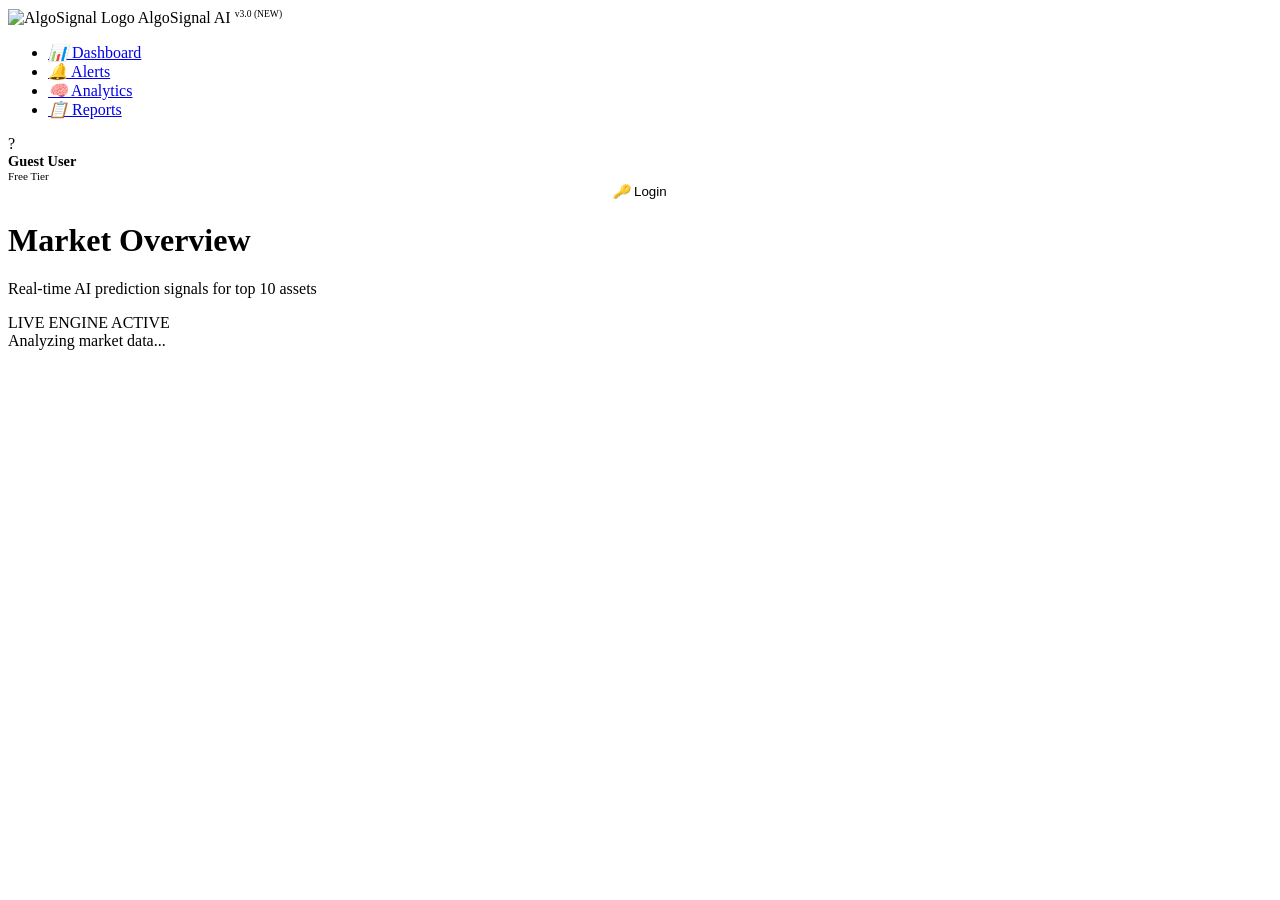
==== static/index.html @ a075784a "Updated full project" ====
<!DOCTYPE html>
<html lang="en">
<head>
    <meta charset="UTF-8">
    <meta name="viewport" content="width=device-width, initial-scale=1.0">
    <title>AlgoSignal AI | Advanced Predictive Intelligence</title>
    <link rel="stylesheet" href="css/style.css">
    <link rel="preconnect" href="https://fonts.googleapis.com">
    <link rel="preconnect" href="https://fonts.gstatic.com" crossorigin>
    <link href="https://fonts.googleapis.com/css2?family=Inter:wght@400;600;700;800;900&display=swap" rel="stylesheet">
</head>
<body>
    <div class="layout">
        <aside class="sidebar">
            <div class="logo">
                <img src="logo.png" alt="AlgoSignal Logo">
                <span>AlgoSignal AI <small style="font-size: 0.6rem; color: var(--accent-color); vertical-align: super;">v3.0 (NEW)</small></span>
            </div>
            <ul class="nav-links">
                <li class="nav-item">
                    <a href="index.html" class="nav-link active">
                        <i>📊</i> Dashboard
                    </a>
                </li>
                <li class="nav-item">
                    <a href="alerts.html" class="nav-link">
                        <i>🔔</i> Alerts
                    </a>
                </li>
                <li class="nav-item">
                    <a href="tabular.html" class="nav-link">
                        <i>🧠</i> Analytics
                    </a>
                </li>
                <li class="nav-item">
                    <a href="report.html" class="nav-link">
                        <i>📋</i> Reports
                    </a>
                </li>
            </ul>

            <div id="userProfile" class="user-sidebar-bottom">
                <div class="user-info">
                    <div class="avatar" id="userInitial">?</div>
                    <div>
                        <div id="userName" style="font-weight: 700; font-size: 0.9rem;">Guest User</div>
                        <div style="font-size: 0.7rem; color: var(--text-secondary);">Free Tier</div>
                    </div>
                </div>
                <button onclick="handleAuthAction()" id="authBtn" class="nav-link" style="width: 100%; border: none; background: none; cursor: pointer;">
                    <i>🔑</i> Login
                </button>
            </div>
        </aside>

        <main class="main-content">
            <header class="header">
                <div>
                    <h1>Market Overview</h1>
                    <p style="color: var(--text-secondary);">Real-time AI prediction signals for top 10 assets</p>
                </div>
                <div class="live-badge" id="refreshTimes">
                    <span class="pulse-dot"></span>
                    LIVE ENGINE ACTIVE
                </div>
            </header>

            <div class="stock-grid" id="stocksGrid">
                <!-- Stock cards will be injected here by JS -->
                <div class="loading">Analyzing market data...</div>
            </div>
        </main>
    </div>

    <script src="js/app.js?v=3"></script>
</body>
</html>
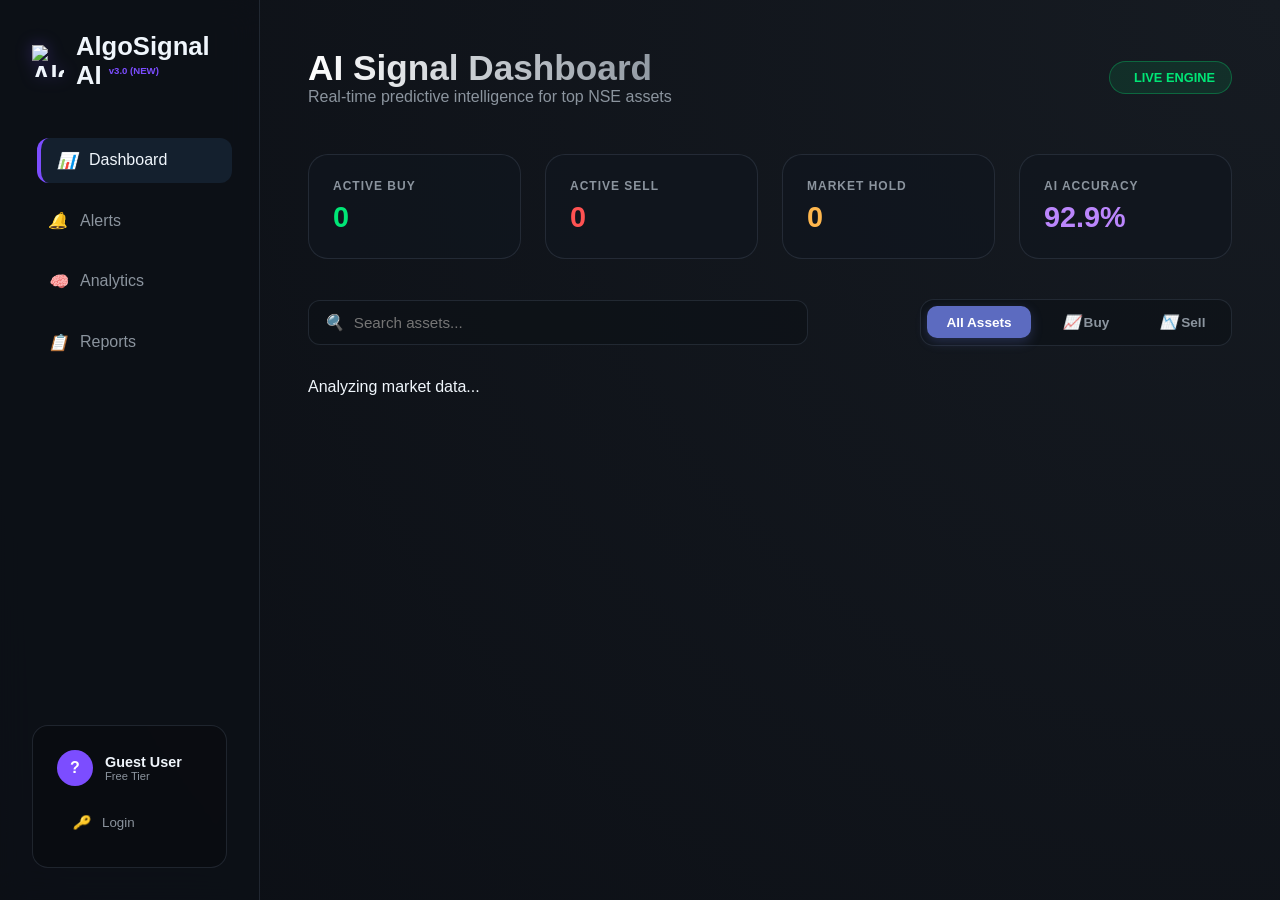
==== commit 1a23e52a: "final commit" ====
--- a/static/index.html
+++ b/static/index.html
@@ -56,14 +56,45 @@
         <main class="main-content">
             <header class="header">
                 <div>
-                    <h1>Market Overview</h1>
-                    <p style="color: var(--text-secondary);">Real-time AI prediction signals for top 10 assets</p>
+                    <h1>AI Signal Dashboard</h1>
+                    <p style="color: var(--text-secondary);">Real-time predictive intelligence for top NSE assets</p>
                 </div>
                 <div class="live-badge" id="refreshTimes">
                     <span class="pulse-dot"></span>
-                    LIVE ENGINE ACTIVE
+                    LIVE ENGINE
                 </div>
             </header>
+
+            <div class="stats-summary" id="statsSummary">
+                <div class="stat-card">
+                    <span class="stat-label">Active Buy</span>
+                    <div class="stat-val" style="color: var(--success-color);"><span id="buyCount">0</span></div>
+                </div>
+                <div class="stat-card">
+                    <span class="stat-label">Active Sell</span>
+                    <div class="stat-val" style="color: var(--danger-color);"><span id="sellCount">0</span></div>
+                </div>
+                <div class="stat-card">
+                    <span class="stat-label">Market Hold</span>
+                    <div class="stat-val" style="color: var(--color-hold);"><span id="holdCount">0</span></div>
+                </div>
+                <div class="stat-card">
+                    <span class="stat-label">AI Accuracy</span>
+                    <div class="stat-val" style="color: #bb86fc;"><span id="aiAccuracy">92.9%</span></div>
+                </div>
+            </div>
+
+            <div class="controls-row">
+                <div class="search-container">
+                    <i>🔍</i>
+                    <input type="text" id="assetSearch" placeholder="Search assets..." onkeyup="filterAssets()">
+                </div>
+                <div class="filter-group">
+                    <button class="filter-btn active" onclick="setFilter('all', this)">All Assets</button>
+                    <button class="filter-btn" onclick="setFilter('buy', this)"><i>📈</i> Buy</button>
+                    <button class="filter-btn" onclick="setFilter('sell', this)"><i>📉</i> Sell</button>
+                </div>
+            </div>
 
             <div class="stock-grid" id="stocksGrid">
                 <!-- Stock cards will be injected here by JS -->
--- a/static/css/style.css
+++ b/static/css/style.css
@@ -0,0 +1,415 @@
+:root {
+    --bg-color: #05070a;
+    --card-bg: rgba(17, 22, 31, 0.7);
+    --border-color: rgba(66, 75, 90, 0.4);
+    --accent-color: #7c4dff; /* Modern Purple */
+    --accent-glow: rgba(124, 77, 255, 0.3);
+    --success-color: #00e676;
+    --danger-color: #ff5252;
+    --text-primary: #f0f6fc;
+    --text-secondary: #8b949e;
+    --glass-blur: blur(16px);
+    --sidebar-bg: #0d1117;
+    --color-buy: #00e676;
+    --color-sell: #ff5252;
+    --color-hold: #ffb74d;
+    --card-gradient: linear-gradient(145deg, rgba(23, 28, 40, 0.8), rgba(10, 14, 22, 0.9));
+}
+
+* {
+    margin: 0;
+    padding: 0;
+    box-sizing: border-box;
+    font-family: 'Inter', -apple-system, BlinkMacSystemFont, "Segoe UI", Roboto, sans-serif;
+}
+
+body {
+    background: radial-gradient(circle at top right, #161b22, #0b0e14);
+    color: var(--text-primary);
+    min-height: 100vh;
+    overflow-x: hidden;
+}
+
+.layout {
+    display: flex;
+    min-height: 100vh;
+}
+
+/* Sidebar */
+.sidebar {
+    width: 260px;
+    background: rgba(13, 17, 23, 0.8);
+    backdrop-filter: var(--glass-blur);
+    border-right: 1px solid var(--border-color);
+    padding: 2rem;
+    display: flex;
+    flex-direction: column;
+    position: fixed;
+    height: 100vh;
+    z-index: 100;
+}
+
+.logo {
+    display: flex;
+    align-items: center;
+    gap: 12px;
+    font-size: 1.6rem;
+    font-weight: 900;
+    margin-bottom: 3rem;
+    color: var(--text-primary);
+}
+
+.logo img {
+    width: 32px;
+    height: 32px;
+    filter: drop-shadow(0 0 8px var(--accent-glow));
+}
+
+.nav-links {
+    list-style: none;
+}
+
+.nav-item {
+    margin-bottom: 1rem;
+}
+
+.nav-link {
+    display: flex;
+    align-items: center;
+    gap: 12px;
+    color: var(--text-secondary);
+    text-decoration: none;
+    padding: 0.8rem 1rem;
+    border-radius: 12px;
+    transition: all 0.3s cubic-bezier(0.4, 0, 0.2, 1);
+}
+
+.nav-link:hover, .nav-link.active {
+    background: rgba(88, 166, 255, 0.1);
+    color: var(--text-primary);
+    transform: translateX(5px);
+}
+
+.nav-link.active {
+    border-left: 4px solid var(--accent-color);
+}
+
+/* Main Content */
+.main-content {
+    flex: 1;
+    margin-left: 260px;
+    padding: 3rem;
+}
+
+.header {
+    display: flex;
+    justify-content: space-between;
+    align-items: center;
+    margin-bottom: 3rem;
+}
+
+.header h1 {
+    font-size: 2.2rem;
+    font-weight: 800;
+    background: linear-gradient(90deg, #fff, #8b949e);
+    -webkit-background-clip: text;
+    -webkit-text-fill-color: transparent;
+    background-clip: text;
+}
+
+.live-badge {
+    background: rgba(0, 230, 118, 0.1);
+    color: var(--success-color);
+    padding: 0.5rem 1rem;
+    border-radius: 99px;
+    font-size: 0.8rem;
+    font-weight: 600;
+    border: 1px solid rgba(0, 230, 118, 0.3);
+    display: flex;
+    align-items: center;
+    gap: 8px;
+    animation: pulse 2s infinite;
+}
+
+@keyframes pulse {
+    0% { opacity: 0.6; }
+    50% { opacity: 1; }
+    100% { opacity: 0.6; }
+}
+
+/* Stats Summary Bar */
+.stats-summary {
+    display: grid;
+    grid-template-columns: repeat(auto-fit, minmax(200px, 1fr));
+    gap: 1.5rem;
+    margin-bottom: 2.5rem;
+}
+
+.stat-card {
+    background: var(--card-bg);
+    border: 1px solid var(--border-color);
+    border-radius: 20px;
+    padding: 1.5rem;
+    display: flex;
+    flex-direction: column;
+    gap: 0.5rem;
+    transition: transform 0.3s ease;
+}
+
+.stat-card:hover { transform: translateY(-5px); border-color: var(--accent-color); }
+
+.stat-card .stat-label { font-size: 0.75rem; color: var(--text-secondary); text-transform: uppercase; letter-spacing: 1px; font-weight: 700; }
+.stat-card .stat-val { font-size: 1.8rem; font-weight: 800; display: flex; align-items: center; gap: 10px; }
+
+/* Search & Filters */
+.controls-row {
+    display: flex;
+    justify-content: space-between;
+    align-items: center;
+    margin-bottom: 2rem;
+    gap: 2rem;
+}
+
+.search-container {
+    flex: 1;
+    position: relative;
+    max-width: 500px;
+}
+
+.search-container input {
+    width: 100%;
+    background: rgba(13, 17, 23, 0.6);
+    border: 1px solid var(--border-color);
+    padding: 0.8rem 1rem 0.8rem 2.8rem;
+    border-radius: 12px;
+    color: white;
+    font-size: 0.95rem;
+    outline: none;
+    transition: all 0.3s;
+}
+
+.search-container input:focus { border-color: var(--accent-color); background: rgba(13, 17, 23, 0.9); box-shadow: 0 0 15px var(--accent-glow); }
+.search-container i { position: absolute; left: 1rem; top: 50%; transform: translateY(-50%); color: var(--text-secondary); }
+
+.filter-group {
+    display: flex;
+    gap: 0.8rem;
+    background: rgba(13, 17, 23, 0.6);
+    padding: 0.4rem;
+    border-radius: 14px;
+    border: 1px solid var(--border-color);
+}
+
+.filter-btn {
+    background: transparent;
+    border: none;
+    color: var(--text-secondary);
+    padding: 0.5rem 1.2rem;
+    border-radius: 10px;
+    font-size: 0.85rem;
+    font-weight: 700;
+    cursor: pointer;
+    transition: all 0.3s;
+}
+
+.filter-btn:hover { color: white; }
+.filter-btn.active { background: #5c6bc0; color: white; box-shadow: 0 4px 12px rgba(92, 107, 192, 0.3); }
+
+/* Stock Grid */
+.stock-grid {
+    display: grid;
+    grid-template-columns: repeat(auto-fill, minmax(320px, 1fr));
+    gap: 2rem;
+}
+
+.stock-card {
+    background: var(--card-gradient);
+    backdrop-filter: var(--glass-blur);
+    border: 1px solid var(--border-color);
+    border-radius: 28px;
+    padding: 1.8rem;
+    transition: all 0.4s cubic-bezier(0.165, 0.84, 0.44, 1);
+    position: relative;
+}
+
+.stock-card:hover {
+    transform: translateY(-8px) scale(1.02);
+    border-color: var(--accent-color);
+    box-shadow: 0 25px 50px -12px rgba(0, 0, 0, 0.7);
+}
+
+.card-header {
+    display: flex;
+    justify-content: space-between;
+    align-items: flex-start;
+    margin-bottom: 1.5rem;
+}
+
+.ticker-info h3 {
+    font-size: 1.25rem;
+    font-weight: 700;
+}
+
+.ticker-info p {
+    color: var(--text-secondary);
+    font-size: 0.85rem;
+}
+
+.signal-tag {
+    padding: 6px 14px;
+    border-radius: 12px;
+    font-size: 0.75rem;
+    font-weight: 800;
+    text-transform: uppercase;
+    letter-spacing: 0.5px;
+    border: 1px solid transparent;
+}
+
+.signal-tag.signal-buy, .signal-pill.signal-buy { color: var(--color-buy); border-color: rgba(0, 230, 118, 0.2); background: rgba(0, 230, 118, 0.05); }
+.signal-tag.signal-sell, .signal-pill.signal-sell { color: var(--color-sell); border-color: rgba(255, 82, 82, 0.2); background: rgba(255, 82, 82, 0.05); }
+.signal-tag.signal-hold, .signal-pill.signal-hold { color: var(--color-hold); border-color: rgba(139, 148, 158, 0.2); background: rgba(139, 148, 158, 0.05); }
+
+.stat-value.signal-buy { color: var(--color-buy); }
+.stat-value.signal-sell { color: var(--color-sell); }
+.stat-value.signal-hold { color: var(--color-hold); }
+
+.price-section {
+    margin-bottom: 1.5rem;
+}
+
+.current-price {
+    font-size: 1.8rem;
+    font-weight: 800;
+    letter-spacing: -1px;
+}
+
+.accuracy-bar {
+    height: 6px;
+    background: #1c2128;
+    border-radius: 3px;
+    margin: 1rem 0;
+    overflow: hidden;
+}
+
+.bar-fill {
+    height: 100%;
+    background: var(--accent-color);
+    width: 0%;
+    transition: width 1s cubic-bezier(0.4, 0, 0.2, 1);
+}
+
+.metrics-footer {
+    display: flex;
+    justify-content: space-between;
+    font-size: 0.8rem;
+    color: var(--text-secondary);
+}
+
+/* Alert Section */
+.subscribe-pane {
+    max-width: 800px;
+    margin: 0 auto;
+    text-align: center;
+    padding-top: 4rem;
+}
+
+.glass-form {
+    background: var(--card-bg);
+    backdrop-filter: var(--glass-blur);
+    border: 1px solid var(--border-color);
+    border-radius: 32px;
+    padding: 4rem;
+}
+
+.glass-form h2 {
+    font-size: 2.5rem;
+    margin-bottom: 1rem;
+}
+
+.form-group {
+    display: flex;
+    gap: 1rem;
+    margin-top: 2rem;
+}
+
+input[type="email"] {
+    flex: 1;
+    background: rgba(0,0,0,0.3);
+    border: 1px solid var(--border-color);
+    padding: 1.2rem 2rem;
+    border-radius: 16px;
+    color: white;
+    font-size: 1rem;
+    outline: none;
+    transition: all 0.3s;
+}
+
+input[type="email"]:focus {
+    border-color: var(--accent-color);
+    background: rgba(0,0,0,0.5);
+}
+
+.btn-primary {
+    background: linear-gradient(135deg, #ff8c00, #ff4500);
+    color: white;
+    border: none;
+    padding: 0 2.5rem;
+    border-radius: 16px;
+    font-weight: 800;
+    cursor: pointer;
+    transition: all 0.3s cubic-bezier(0.175, 0.885, 0.32, 1.275);
+    box-shadow: 0 4px 15px var(--accent-glow);
+}
+
+.btn-primary:hover {
+    transform: scale(1.05) translateY(-2px);
+    box-shadow: 0 8px 25px var(--accent-glow);
+}
+
+/* User Section */
+.user-sidebar-bottom {
+    margin-top: auto;
+    padding: 1.5rem;
+    background: rgba(0,0,0,0.2);
+    border-radius: 16px;
+    border: 1px solid var(--border-color);
+}
+
+.user-info {
+    display: flex;
+    align-items: center;
+    gap: 12px;
+    margin-bottom: 1rem;
+}
+
+.avatar {
+    width: 36px;
+    height: 36px;
+    background: var(--accent-color);
+    border-radius: 50%;
+    display: flex;
+    align-items: center;
+    justify-content: center;
+    font-weight: 800;
+    color: white;
+}
+
+#toast {
+    position: fixed;
+    bottom: 30px;
+    right: 30px;
+    padding: 1rem 2rem;
+    border-radius: 12px;
+    background: var(--success-color);
+    color: black;
+    font-weight: 700;
+    opacity: 0;
+    z-index: 1000;
+    transform: translateY(100px);
+    transition: all 0.5s cubic-bezier(0.4, 0, 0.2, 1);
+}
+
+#toast.show {
+    opacity: 1;
+    transform: translateY(0);
+}
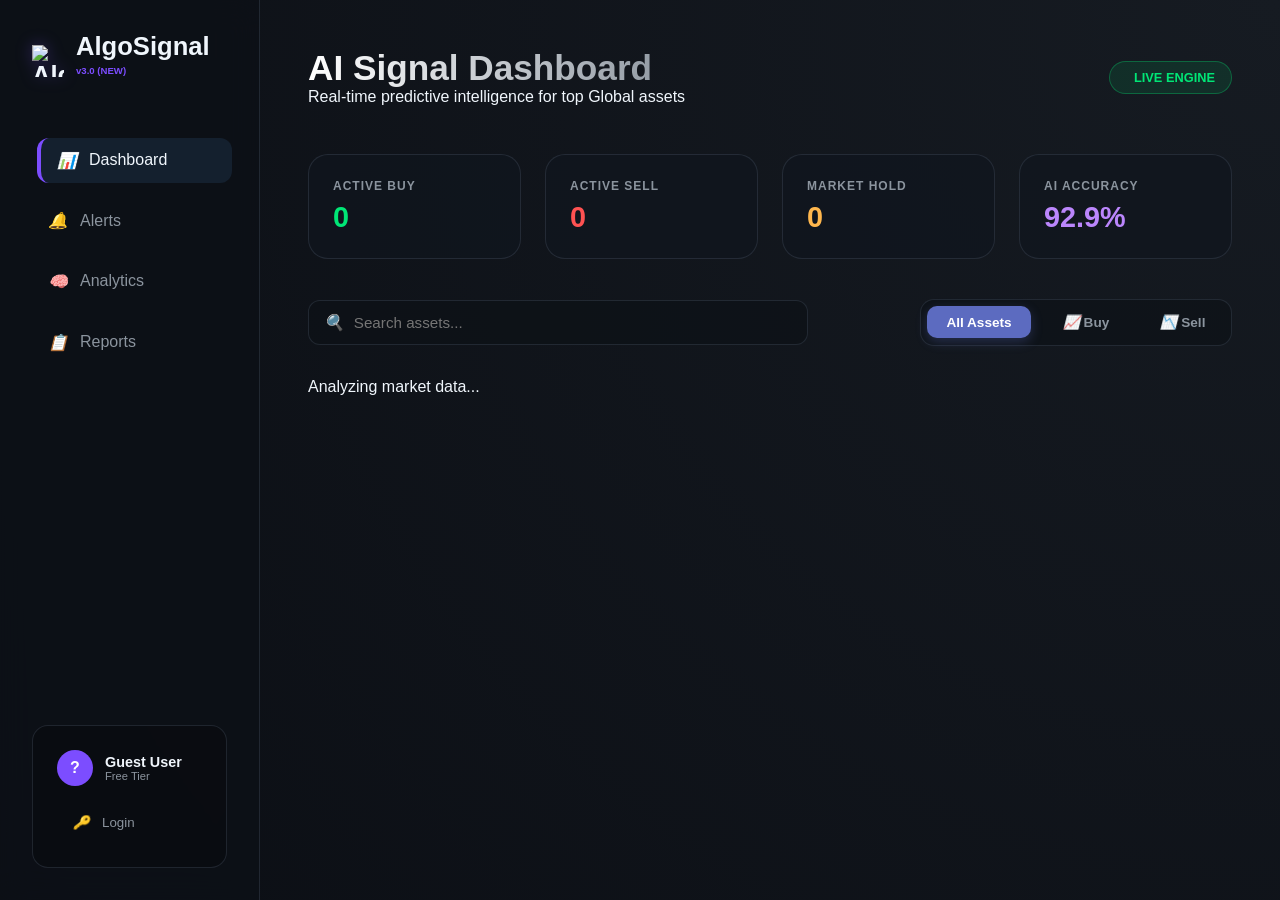
==== commit f7dd5cba: "Final: Rename to AlgoSignal, 5min alerts, and sync all signals" ====
--- a/static/index.html
+++ b/static/index.html
@@ -3,7 +3,7 @@
 <head>
     <meta charset="UTF-8">
     <meta name="viewport" content="width=device-width, initial-scale=1.0">
-    <title>AlgoSignal AI | Advanced Predictive Intelligence</title>
+    <title>AlgoSignal | Advanced Predictive Intelligence</title>
     <link rel="stylesheet" href="css/style.css">
     <link rel="preconnect" href="https://fonts.googleapis.com">
     <link rel="preconnect" href="https://fonts.gstatic.com" crossorigin>
@@ -14,7 +14,7 @@
         <aside class="sidebar">
             <div class="logo">
                 <img src="logo.png" alt="AlgoSignal Logo">
-                <span>AlgoSignal AI <small style="font-size: 0.6rem; color: var(--accent-color); vertical-align: super;">v3.0 (NEW)</small></span>
+                <span>AlgoSignal <small style="font-size: 0.6rem; color: var(--accent-color); vertical-align: super;">v3.0 (NEW)</small></span>
             </div>
             <ul class="nav-links">
                 <li class="nav-item">
@@ -56,8 +56,8 @@
         <main class="main-content">
             <header class="header">
                 <div>
-                    <h1>AI Signal Dashboard</h1>
-                    <p style="color: var(--text-secondary);">Real-time predictive intelligence for top NSE assets</p>
+                        <h1 class="page-title">AI Signal Dashboard</h1>
+                        <p class="page-subtitle">Real-time predictive intelligence for top Global assets</p>
                 </div>
                 <div class="live-badge" id="refreshTimes">
                     <span class="pulse-dot"></span>
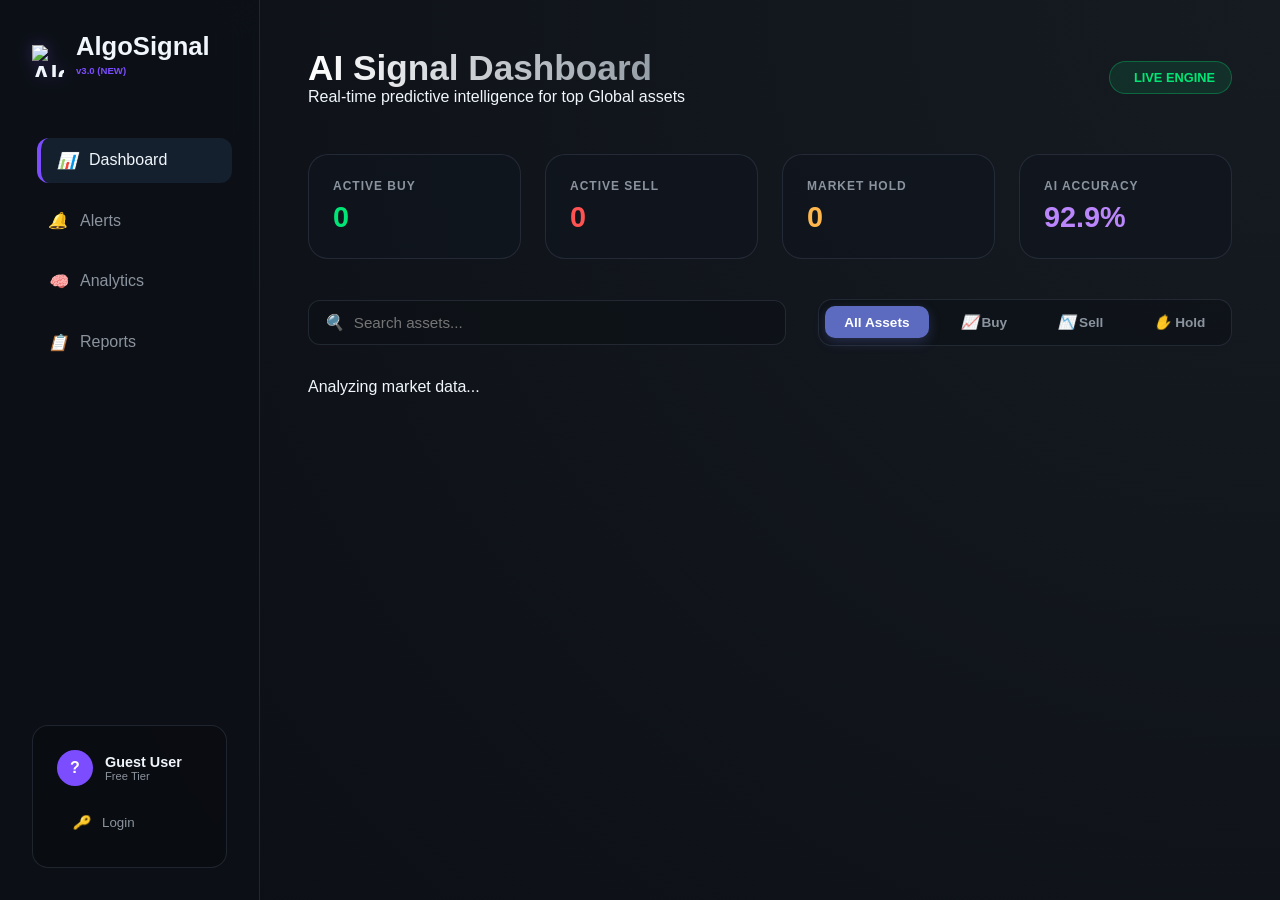
==== commit 7637d5f9: "final" ====
--- a/static/index.html
+++ b/static/index.html
@@ -93,6 +93,7 @@
                     <button class="filter-btn active" onclick="setFilter('all', this)">All Assets</button>
                     <button class="filter-btn" onclick="setFilter('buy', this)"><i>📈</i> Buy</button>
                     <button class="filter-btn" onclick="setFilter('sell', this)"><i>📉</i> Sell</button>
+                    <button class="filter-btn" onclick="setFilter('hold', this)"><i>✋</i> Hold</button>
                 </div>
             </div>
 
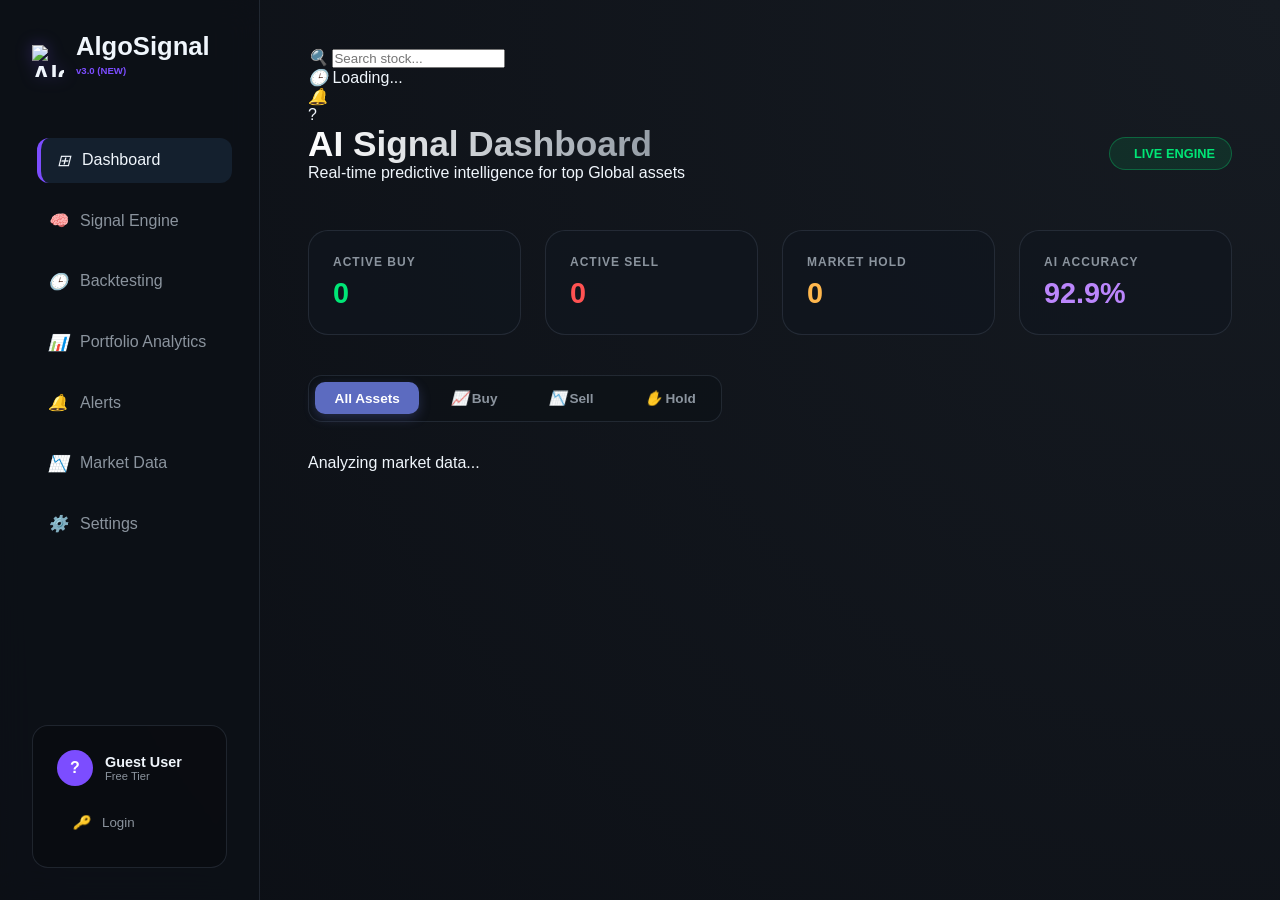
==== commit 207f9871: "final" ====
--- a/static/index.html
+++ b/static/index.html
@@ -4,7 +4,7 @@
     <meta charset="UTF-8">
     <meta name="viewport" content="width=device-width, initial-scale=1.0">
     <title>AlgoSignal | Advanced Predictive Intelligence</title>
-    <link rel="stylesheet" href="css/style.css">
+    <link rel="stylesheet" href="css/style.css?v=5">
     <link rel="preconnect" href="https://fonts.googleapis.com">
     <link rel="preconnect" href="https://fonts.gstatic.com" crossorigin>
     <link href="https://fonts.googleapis.com/css2?family=Inter:wght@400;600;700;800;900&display=swap" rel="stylesheet">
@@ -17,26 +17,13 @@
                 <span>AlgoSignal <small style="font-size: 0.6rem; color: var(--accent-color); vertical-align: super;">v3.0 (NEW)</small></span>
             </div>
             <ul class="nav-links">
-                <li class="nav-item">
-                    <a href="index.html" class="nav-link active">
-                        <i>📊</i> Dashboard
-                    </a>
-                </li>
-                <li class="nav-item">
-                    <a href="alerts.html" class="nav-link">
-                        <i>🔔</i> Alerts
-                    </a>
-                </li>
-                <li class="nav-item">
-                    <a href="tabular.html" class="nav-link">
-                        <i>🧠</i> Analytics
-                    </a>
-                </li>
-                <li class="nav-item">
-                    <a href="report.html" class="nav-link">
-                        <i>📋</i> Reports
-                    </a>
-                </li>
+                <li class="nav-item"><a href="index.html" class="nav-link active"><i>⊞</i> Dashboard</a></li>
+                <li class="nav-item"><a href="engine.html" class="nav-link"><i>🧠</i> Signal Engine</a></li>
+                <li class="nav-item"><a href="backtesting.html" class="nav-link"><i>🕒</i> Backtesting</a></li>
+                <li class="nav-item"><a href="tabular.html" class="nav-link"><i>📊</i> Portfolio Analytics</a></li>
+                <li class="nav-item"><a href="alerts.html" class="nav-link"><i>🔔</i> Alerts</a></li>
+                <li class="nav-item"><a href="market.html" class="nav-link"><i>📉</i> Market Data</a></li>
+                <li class="nav-item"><a href="settings.html" class="nav-link"><i>⚙️</i> Settings</a></li>
             </ul>
 
             <div id="userProfile" class="user-sidebar-bottom">
@@ -54,6 +41,25 @@
         </aside>
 
         <main class="main-content">
+            <nav class="topbar">
+                <div class="topbar-search">
+                    <i>🔍</i>
+                    <input type="text" id="assetSearch" placeholder="Search stock..." onkeyup="filterAssets()">
+                </div>
+                <div class="topbar-right">
+                    <div class="topbar-clock">
+                        <i style="color:var(--text-secondary)">🕒</i>
+                        <span id="liveClock">Loading...</span>
+                    </div>
+                    <div class="topbar-icon" id="notificationBtn">
+                        <i>🔔</i>
+                        <span class="notification-dot"></span>
+                    </div>
+                    <div class="topbar-profile" id="topProfileInitial">?</div>
+                </div>
+            </nav>
+
+            <div class="page-container">
             <header class="header">
                 <div>
                         <h1 class="page-title">AI Signal Dashboard</h1>
@@ -85,10 +91,6 @@
             </div>
 
             <div class="controls-row">
-                <div class="search-container">
-                    <i>🔍</i>
-                    <input type="text" id="assetSearch" placeholder="Search assets..." onkeyup="filterAssets()">
-                </div>
                 <div class="filter-group">
                     <button class="filter-btn active" onclick="setFilter('all', this)">All Assets</button>
                     <button class="filter-btn" onclick="setFilter('buy', this)"><i>📈</i> Buy</button>
@@ -101,6 +103,8 @@
                 <!-- Stock cards will be injected here by JS -->
                 <div class="loading">Analyzing market data...</div>
             </div>
+            </div>
+            
         </main>
     </div>
 
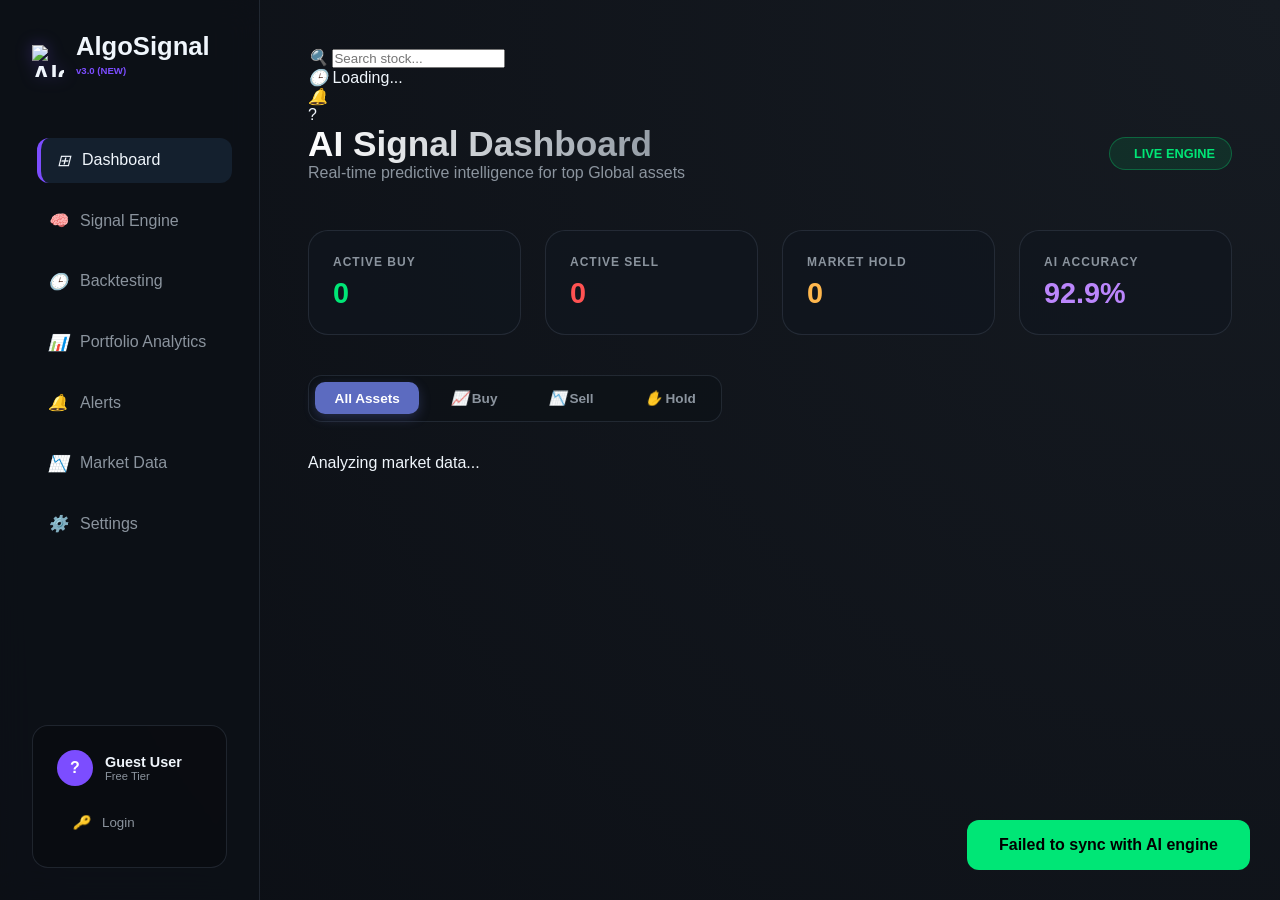
==== commit a3764761: "final" ====
--- a/static/index.html
+++ b/static/index.html
@@ -62,8 +62,8 @@
             <div class="page-container">
             <header class="header">
                 <div>
-                        <h1 class="page-title">AI Signal Dashboard</h1>
-                        <p class="page-subtitle">Real-time predictive intelligence for top Global assets</p>
+                        <h1>AI Signal Dashboard</h1>
+                        <p style="color: var(--text-secondary);">Real-time predictive intelligence for top Global assets</p>
                 </div>
                 <div class="live-badge" id="refreshTimes">
                     <span class="pulse-dot"></span>
@@ -108,6 +108,7 @@
         </main>
     </div>
 
-    <script src="js/app.js?v=3"></script>
+    <div id="toast"></div>
+    <script src="js/app.js?v=5"></script>
 </body>
 </html>
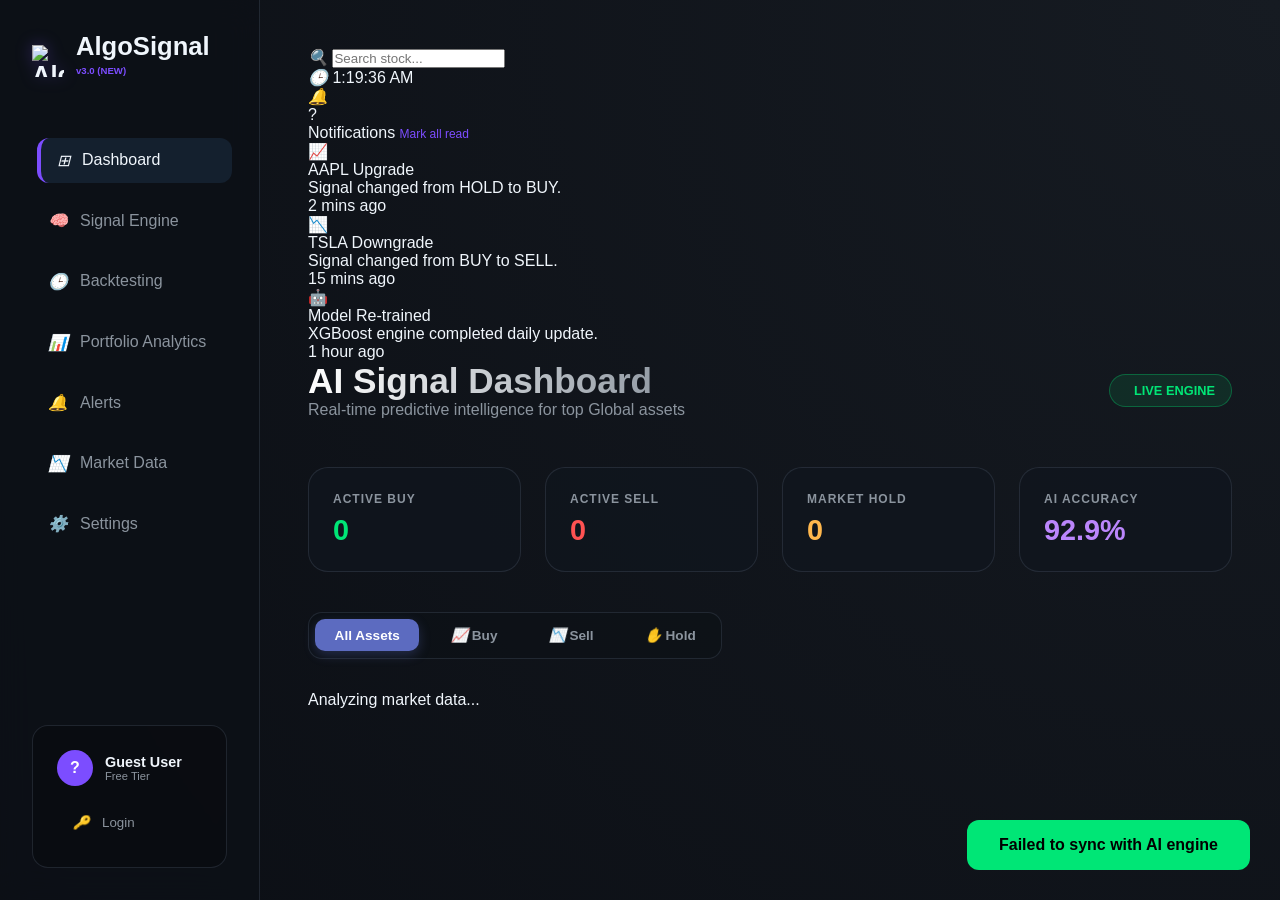
==== commit 4a8eb9ce: "final" ====
--- a/static/index.html
+++ b/static/index.html
@@ -44,7 +44,7 @@
             <nav class="topbar">
                 <div class="topbar-search">
                     <i>🔍</i>
-                    <input type="text" id="assetSearch" placeholder="Search stock..." onkeyup="filterAssets()">
+                    <input type="text" id="topSearch" placeholder="Search stock...">
                 </div>
                 <div class="topbar-right">
                     <div class="topbar-clock">
